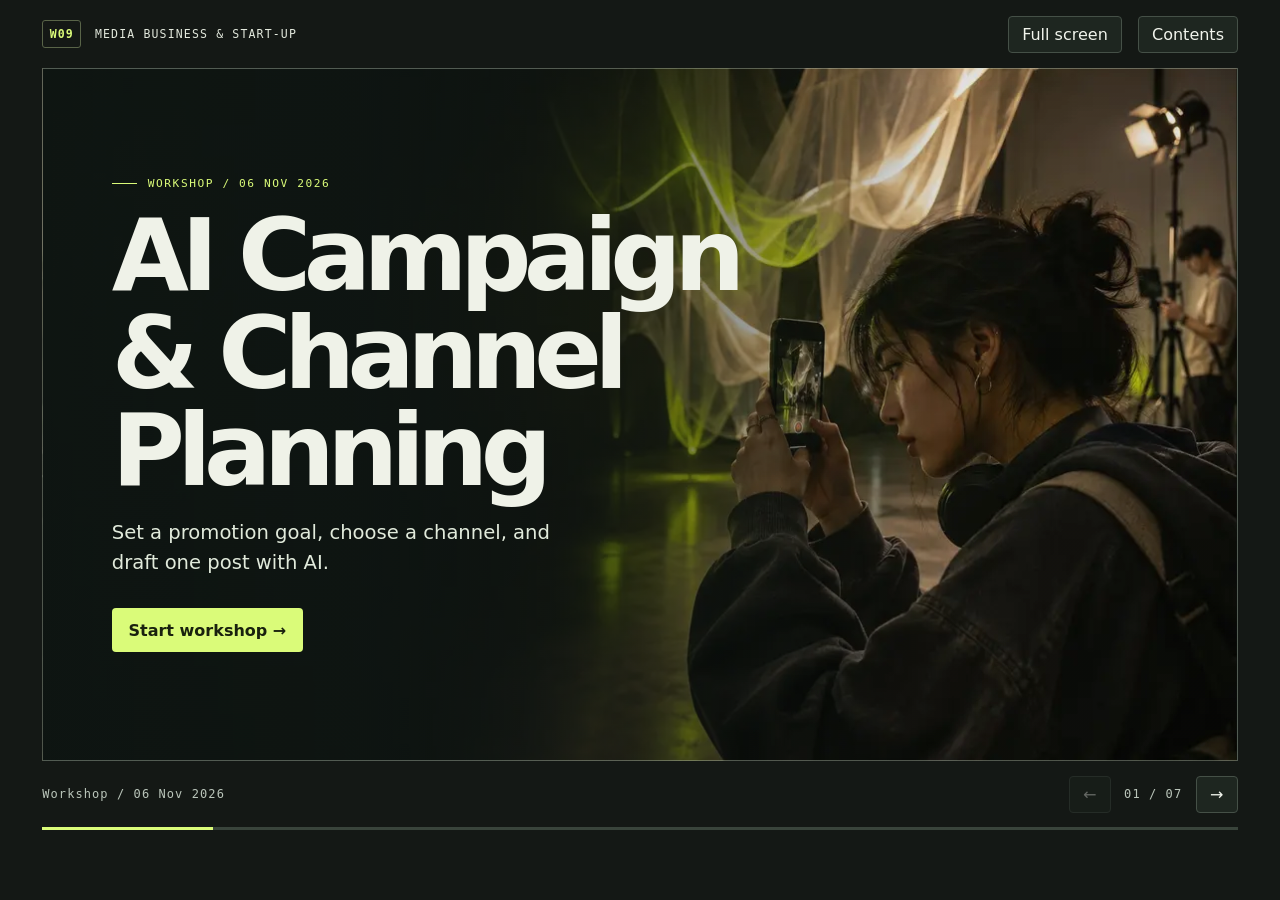
==== index.html @ bca317dc "Publish student workshop slides" ====
<!doctype html>
<html lang="en">
<head>
<meta charset="utf-8">
<meta name="viewport" content="width=device-width,initial-scale=1">
<meta name="description" content="Week 9 workshop slides for Media Business & Start-up">
<title>AI Campaign & Channel Planning · Week 09</title>
<link rel="stylesheet" href="visuals.css">
</head>
<body>
<header class="shell topbar"><div class="brand"><b>W09</b><span>Media Business &amp; Start-up</span></div><div class="actions"><button type="button" id="fullscreen" hidden>Full screen</button><button type="button" id="toc">Contents</button></div></header>
<p id="fullscreen-status" class="shell" role="status" hidden></p>
<main class="shell" id="deck"></main>
<footer class="shell bottombar"><div class="chapter" id="chapter"></div><div class="nav"><button id="prev" type="button" aria-label="Previous slide">←</button><output class="counter" id="counter"></output><button id="next" type="button" aria-label="Next slide">→</button></div></footer>
<div class="shell" aria-hidden="true"><div class="progress"><span id="bar"></span></div></div>
<dialog id="menu" aria-labelledby="menu-title"><header><strong id="menu-title">Slide contents</strong><button type="button" id="close-menu" aria-label="Close contents">×</button></header><ol id="items"></ol></dialog>
<script src="deck.js"></script>
</body>
</html>
---- visuals.css ----
:root{color-scheme:dark;--bg:#141815;--ink:#eff2e8;--dim:#b7c3b7;--line:#455047;--accent:#dafb79;--paper:#e9ece0;--frame:1480px}
*{box-sizing:border-box}
body{margin:0;background:var(--bg);color:var(--ink);font-family:system-ui,"Segoe UI",sans-serif}
button,a{font:inherit}
a{color:inherit}
button{cursor:pointer}
button:focus-visible,a:focus-visible,h1:focus-visible{outline:2px solid #87c1ff;outline-offset:4px}
.shell{max-width:var(--frame);margin:auto;padding-inline:clamp(14px,3.3vw,50px)}
.topbar,.bottombar{display:flex;align-items:center;justify-content:space-between;gap:1rem}
.topbar{min-height:68px}.bottombar{min-height:66px}
.brand,.eyebrow,.chapter,.counter,.sample-label,.visual figcaption{font-family:ui-monospace,monospace}
.brand{display:flex;align-items:center;gap:.85rem;letter-spacing:.1em;text-transform:uppercase;font-size:.72rem}
.brand b{border:1px solid #596448;border-radius:3px;padding:.35rem .4rem;color:var(--accent)}
.brand span{color:#e3e9dd}
button{border:1px solid var(--line);background:#1e2620;color:#f1f4ec;padding:.5rem .8rem;border-radius:4px}
button:hover:enabled{border-color:var(--accent)}
button:disabled{opacity:.36;cursor:default}
.nav{display:flex;gap:.6rem;align-items:center}
.nav button{min-width:42px}
.counter,.chapter{font-size:.75rem;letter-spacing:.09em;color:#bac5ba}
.counter{min-width:5.5em;text-align:center}
.progress{height:3px;background:#39443b;overflow:hidden}
.progress span{display:block;height:100%;background:var(--accent);transition:width .24s}

article{
  --pad:clamp(26px,5.35vw,78px);
  min-height:clamp(555px,74vh,810px);
  display:flex;flex-direction:column;justify-content:center;
  position:relative;isolation:isolate;overflow:hidden;
  border:1px solid var(--line);background:#202722;padding:var(--pad)
}
article.with-visual{display:grid;grid-template-columns:minmax(0,1.08fr) minmax(0,.92fr);gap:clamp(24px,5vw,78px);align-items:center}
.copy{min-width:0}
.eyebrow{color:var(--accent);margin:0 0 1.05rem;letter-spacing:.14em;font-size:clamp(.7rem,.85vw,.86rem);text-transform:uppercase}
.eyebrow::before{content:"";display:inline-block;width:1.6rem;border-top:1px solid currentColor;vertical-align:middle;margin-right:.65rem}
h1{font-size:clamp(2.45rem,5.25vw,5.3rem);line-height:.98;letter-spacing:-.063em;margin:0 0 1.1rem;max-width:17ch;overflow-wrap:break-word;text-wrap:balance}
.with-visual h1{font-size:clamp(2.35rem,4.7vw,4.7rem)}
.lead{font-size:clamp(1rem,1.53vw,1.35rem);line-height:1.55;color:var(--dim);max-width:49ch;margin:0 0 1.45rem}
.rows{border-top:1px solid var(--line)}
.row{display:grid;grid-template-columns:minmax(110px,.92fr) 2.2fr;gap:.75rem;padding:clamp(.66rem,1.15vw,1.02rem) 0;border-bottom:1px solid var(--line);line-height:1.47}
.row strong{color:var(--accent);font-size:clamp(.86rem,1.2vw,1.08rem)}
.row span{font-size:clamp(.91rem,1.18vw,1.08rem)}
.note{font-size:.85rem;line-height:1.5;color:var(--dim);margin:1rem 0 0}
.quote{font-size:clamp(.94rem,1.44vw,1.22rem);line-height:1.5;padding:1rem 1.15rem;margin:0 0 1rem;border-left:3px solid var(--accent);background:#a5b29c18}
.decklink{display:inline-block;margin-top:1.25rem;text-underline-offset:.25em}
.paper{background:var(--paper);color:#18241a;--line:#aab9a9;--dim:#44564a;--accent:#365525}
.moss{background:#2c382b}
.lime{background:#d9f394;color:#182515;--dim:#3c4d35;--line:#859b64;--accent:#315123}
.lime .copy,.moss.outputs .copy{width:100%}
.outputs .rows,.submission .rows{display:grid;grid-template-columns:repeat(3,minmax(0,1fr));column-gap:clamp(1rem,3.5vw,3.6rem);counter-reset:deliverable}
.outputs .row,.submission .row{display:block;padding-top:1.35rem;counter-increment:deliverable;border-bottom:0}
.outputs .row::before,.submission .row::before{content:"0" counter(deliverable);display:block;color:var(--accent);font:500 clamp(1.4rem,3vw,2.9rem) ui-monospace,monospace;letter-spacing:-.05em;margin-bottom:.65rem}
.outputs .row strong,.submission .row strong{display:block;margin-bottom:.45rem;font-size:clamp(1.05rem,1.6vw,1.38rem)}
.submission .note{margin-top:1.8rem}

.photo-slide{
  --line:#d7e6d256;
  --dim:#e1eadb;
  background-color:#1e2821;
  background-image:linear-gradient(90deg,#0e1512fa 0%,#0e1512ea 27%,#0e151296 50%,#0e15121a 76%),var(--photo);
  background-size:cover;
  background-position:center 48%
}
.cover{--photo:url("media/workshop-cover.webp");min-height:clamp(560px,77vh,850px);background-position:center 53%}
.cover h1{font-size:clamp(3.2rem,7.8vw,8rem);max-width:11ch;letter-spacing:-.076em}
.cover .lead{max-width:38ch;margin-bottom:1.85rem}
.cover button{border:0;background:var(--accent);color:#19210e;font-weight:700;padding:.78rem 1.05rem}
.cover button:hover{background:#e5ff9e}
.presentations{--photo:url("media/team-presentations.webp");background-position:center 53%}
.presentations .copy{width:min(56%,620px)}
.presentations h1{max-width:12ch}

.visual{margin:0;min-width:0;width:100%;align-self:center}
.visual figcaption{font-size:clamp(.72rem,.9vw,.86rem);color:var(--dim);line-height:1.5;margin-top:.76rem}
.sample{background:#f1f3e8;color:#152015;border-radius:5px;overflow:hidden;transform:rotate(-1.4deg);box-shadow:0 16px 36px #1118}
.sample-label{display:flex;justify-content:space-between;align-items:center;gap:.7rem;padding:.75rem .9rem;font-size:.73rem}
.sample-label span{color:#365525;letter-spacing:.09em}
.sample img{display:block;width:100%;aspect-ratio:1.85;object-fit:cover;object-position:center 43%}
.sample-copy{padding:.75rem .9rem;font-size:clamp(.9rem,1.15vw,1.08rem);line-height:1.4;font-weight:650}
.sample-copy span{display:block;margin-top:.25rem;color:#3d552c;font:600 .69rem ui-monospace,monospace;letter-spacing:.08em}
.sample+.variant{margin-top:1.15rem}
.variant{border-top:1px solid var(--line);padding:.48rem 0;margin-top:.35rem}
.variant strong,.step strong,.branch strong{display:block;margin-bottom:.2rem}
.variant span,.step span,.branch span{font-size:clamp(.85rem,1.1vw,1.02rem);color:var(--dim);line-height:1.4;display:block}
.flow,.funnel{padding:0;margin:0;list-style:none;counter-reset:step;display:grid;gap:.7rem}
.step,.branch{position:relative;padding:.76rem .8rem;border-top:1px solid var(--line)}
.step{counter-increment:step;padding-left:3.45rem}
.step::before{content:"0" counter(step);position:absolute;left:.15rem;top:.76rem;color:var(--accent);font:550 1.35rem ui-monospace,monospace}
.step+.step::after{position:absolute;top:-.76rem;left:.59rem;content:"↓";color:var(--accent);font-size:.8rem}
.branch{margin-left:3.45rem;border-top:0;border-left:2px solid var(--accent);padding-block:.36rem;background:#8ca67c19}
.creative{background:#263429}
.creative::after{position:absolute;z-index:-1;inset:0 0 0 52%;content:"";background:radial-gradient(ellipse at center,#b3dc5c52,transparent 72%),repeating-linear-gradient(115deg,transparent 0 29px,#b7d19615 30px,transparent 31px 58px);mask-image:linear-gradient(90deg,transparent,#000 30%)}
.video-demo{max-width:min(100%,290px);justify-self:center}
.video-demo video{width:100%;max-height:56vh;display:block;aspect-ratio:9/16;object-fit:contain;background:#101111;border:2px solid #a3b489;border-radius:12px;box-shadow:0 22px 45px #1118}
.video-demo figcaption{text-align:center}
dialog{border:1px solid var(--line);background:#18201a;color:var(--ink);width:min(92vw,550px);padding:1.35rem;border-radius:6px}
dialog::backdrop{background:#000a}
dialog header{display:flex;justify-content:space-between;align-items:center}
dialog ol{padding-left:1.55rem}
dialog li{margin:.35rem 0}
dialog li button{width:100%;text-align:left}
dialog [aria-current=true]{color:var(--accent);border-color:var(--accent)}
@media(max-width:800px){
  article,article.with-visual{min-height:65vh;grid-template-columns:1fr}
  .photo-slide{background-image:linear-gradient(90deg,#0e1512f5,#0e15129c),var(--photo);background-position:64% center}
  .presentations .copy{width:100%;max-width:550px}
  .creative::after{inset:48% 0 0;mask-image:linear-gradient(transparent,#000 30%)}
  .video-demo video{max-height:62vh}
}
@media(max-width:550px){
  .chapter{display:none}
  .bottombar{justify-content:flex-end}
  .brand{font-size:.65rem;letter-spacing:.06em}
  .row{grid-template-columns:1fr;gap:.2rem}
  .outputs .rows,.submission .rows{grid-template-columns:1fr}
  .outputs .row,.submission .row{padding:.75rem 0 .75rem 2rem;position:relative;border-bottom:1px solid var(--line)}
  .outputs .row::before,.submission .row::before{position:absolute;left:0;top:.8rem;font-size:1rem}
}
@media(prefers-reduced-motion:reduce){.progress span{transition:none}}
@media print{body{background:white}.topbar,.bottombar,.progress,dialog{display:none}.shell{padding:0}article{min-height:0;border:0;print-color-adjust:exact}}

.actions{display:flex;align-items:center;gap:clamp(.45rem,1.3vw,1.1rem)}
.actions a{color:#d5dfd3;font-size:.83rem;text-underline-offset:.25em}
.actions a:hover{color:var(--accent)}
article.outputs.with-visual{display:flex;gap:0}
.outputs .lead{max-width:none}
.output-grid{display:grid;grid-template-columns:1fr 1.1fr;gap:clamp(1rem,3vw,2.75rem)}
.assumption-example,.draft-example{min-width:0;padding:clamp(.85rem,1.6vw,1.4rem);background:#edf0e3;color:#17251a;border-radius:4px;box-shadow:0 12px 20px #15201655}
.assumption-example{background:#f3efdc}
.output-kicker{display:flex;align-items:center;gap:.5rem;margin:0 0 .75rem;color:#3a5134;font:700 clamp(.71rem,1.1vw,.9rem) ui-monospace,monospace;text-transform:uppercase;letter-spacing:.05em}
.output-kicker b{background:#d9f394;padding:.22rem .3rem;border-radius:2px}
.example-claim{font-size:clamp(1.15rem,2.1vw,1.9rem);font-weight:720;line-height:1.16;letter-spacing:-.035em;margin:0 0 .8rem}
.example-details{margin:0}
.example-details div{display:grid;grid-template-columns:minmax(4rem,.48fr) 2fr;gap:.5rem;border-top:1px solid #a8ae9a;padding:.4rem 0;font-size:clamp(.77rem,1vw,.93rem);line-height:1.32}
.example-details dt,.test-strip b,.edit-example b{font-weight:720}
.example-details dd{margin:0}
.post-preview{position:relative;isolation:isolate;min-height:clamp(120px,13vw,184px);display:flex;align-items:flex-end;overflow:hidden;color:white;background:#19251c;border-radius:3px}
.post-preview img{position:absolute;inset:0;width:100%;height:100%;object-fit:cover;object-position:center 41%;z-index:-2}
.post-preview::before{content:"";position:absolute;inset:0;z-index:-1;background:linear-gradient(90deg,#101811ef,#101811a0 55%,#10181110)}
.post-preview div{display:grid;gap:.18rem;width:min(90%,290px);padding:.72rem}
.post-preview small{color:#dbfa92;font:700 .67rem ui-monospace,monospace;letter-spacing:.09em}
.post-preview strong{font-size:clamp(1rem,1.6vw,1.45rem);line-height:1.11}
.post-preview span,.test-strip,.edit-example{font-size:clamp(.73rem,.98vw,.9rem);line-height:1.4}
.test-strip{display:flex;flex-wrap:wrap;justify-content:space-between;gap:.3rem .8rem;padding:.5rem 0;border-bottom:1px solid #a8ae9a}
.edit-example{margin:.45rem 0 0}
@media(max-width:650px){.output-grid{grid-template-columns:1fr}}
@media(max-width:420px){.actions a{font-size:.72rem}.actions button{padding:.42rem .55rem}}

h1[tabindex="-1"]:focus{outline:none}
.game-example img{display:block;width:100%;aspect-ratio:2.15;object-fit:cover;object-position:center 48%;border-radius:5px 5px 0 0}
.game-example-copy{padding:.85rem 1rem;background:#d7e6b8;border-radius:0 0 5px 5px;color:#263823}
.game-example-copy p{margin:.3rem 0;font-size:clamp(.86rem,1.15vw,1rem);line-height:1.45}
.game-example-copy p.output-kicker{font-size:.72rem;margin-bottom:.45rem}
.game-example-copy strong{display:block}
.merged-creative .video-demo{max-width:100%;width:100%}
.merged-creative .video-demo video{aspect-ratio:16/9;max-height:54vh}
.feedback-callout{margin-top:.8rem;padding:.75rem .85rem;background:#d7e6b8;color:#263823;border-radius:4px}
.feedback-callout strong,.feedback-callout span{display:block;line-height:1.4}
.feedback-callout span{font-size:.9rem}
#fullscreen-status{color:#e7e7d7;margin-block:0 .7rem}
:fullscreen .shell{max-width:none;padding-inline:clamp(12px,1.75vw,38px)}
:fullscreen article{min-height:calc(100dvh - 137px)}

.instructor .topbar{min-height:58px}
.instructor .student-launch{padding:.55rem .75rem;border:1px solid #768b56;border-radius:4px;color:var(--accent);text-decoration:none}
.instructor .bottombar{min-height:48px}
.instructor article{zoom:.78;min-height:clamp(500px,68vh,690px)}
.speaker{padding-top:1.25rem;padding-bottom:3rem}
.speaker h2{font-size:1.18rem;margin:0 0 .55rem;color:var(--accent)}
.speaker-pair{border-bottom:1px solid var(--line);padding:.68rem 0}
.speaker-pair p{margin:0;line-height:1.5;max-width:86ch}
.speaker-pair p[lang="en"]{font-size:clamp(1rem,1.5vw,1.22rem);font-weight:600}
.speaker-pair p[lang="ko"]{color:var(--dim);margin-top:.23rem;font-size:clamp(.92rem,1.3vw,1.08rem)}
@media(max-width:650px){.instructor article{zoom:1}.instructor .student-launch{font-size:.76rem;padding:.4rem .5rem}}
.wrap-up .lead{font-size:clamp(1.28rem,2.3vw,2rem);max-width:36ch;margin-bottom:0}

.three-outputs{grid-template-columns:repeat(3,minmax(0,1fr))}
.three-outputs section>p:last-child{line-height:1.45;margin-bottom:.3rem}
@media(max-width:800px){.three-outputs{grid-template-columns:1fr}}
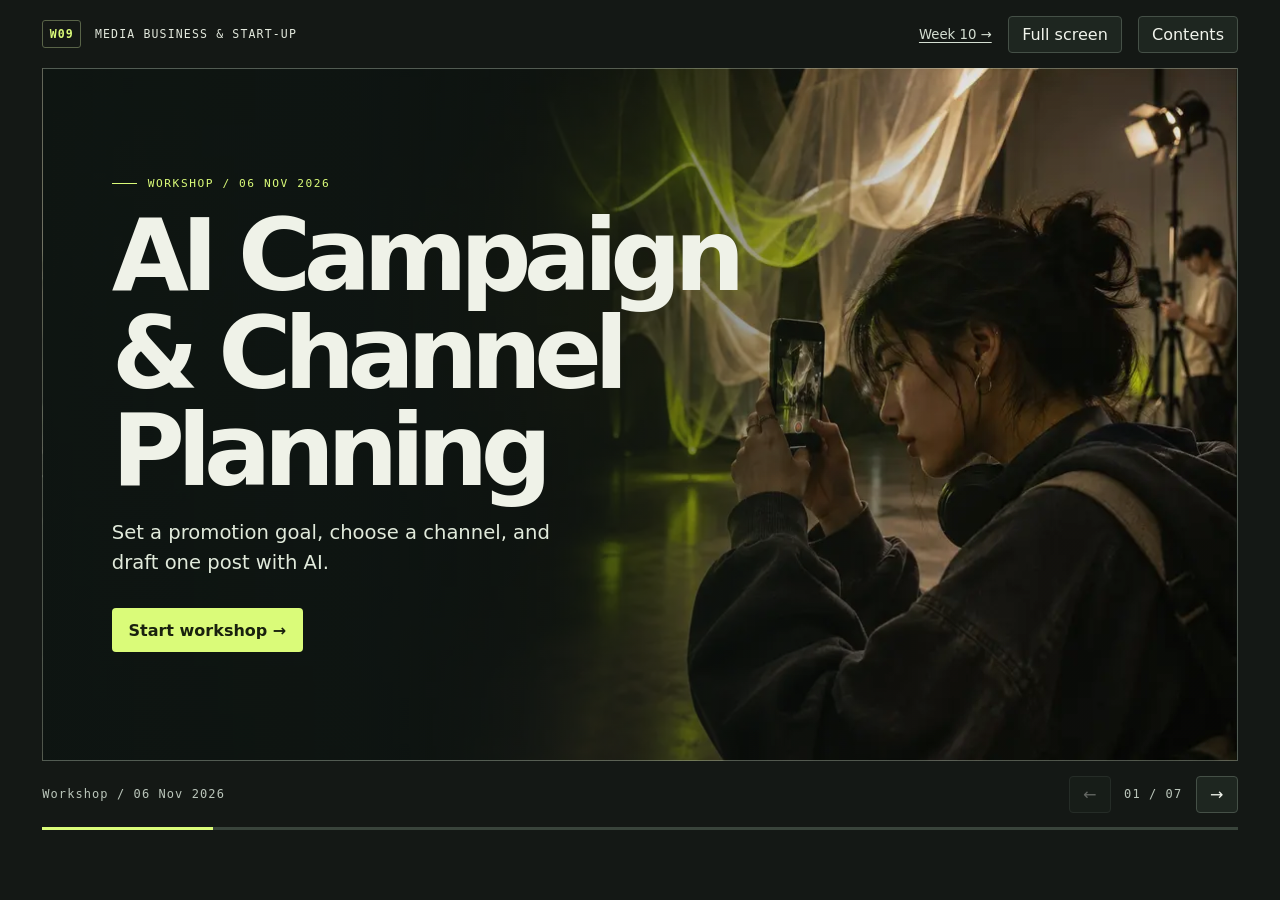
==== commit e1e1f9aa: "Add Week 10 publishing workshop slides" ====
--- a/index.html
+++ b/index.html
@@ -7,13 +7,14 @@
 <title>AI Campaign & Channel Planning · Week 09</title>
 <link rel="stylesheet" href="visuals.css">
 </head>
-<body>
-<header class="shell topbar"><div class="brand"><b>W09</b><span>Media Business &amp; Start-up</span></div><div class="actions"><button type="button" id="fullscreen" hidden>Full screen</button><button type="button" id="toc">Contents</button></div></header>
+<body class="week-navigation">
+<header class="shell topbar"><div class="brand"><b>W09</b><span>Media Business &amp; Start-up</span></div><div class="actions"><a class="week-link" href="week10/">Week 10 →</a><button type="button" id="fullscreen" hidden>Full screen</button><button type="button" id="toc">Contents</button></div></header>
 <p id="fullscreen-status" class="shell" role="status" hidden></p>
 <main class="shell" id="deck"></main>
 <footer class="shell bottombar"><div class="chapter" id="chapter"></div><div class="nav"><button id="prev" type="button" aria-label="Previous slide">←</button><output class="counter" id="counter"></output><button id="next" type="button" aria-label="Next slide">→</button></div></footer>
 <div class="shell" aria-hidden="true"><div class="progress"><span id="bar"></span></div></div>
 <dialog id="menu" aria-labelledby="menu-title"><header><strong id="menu-title">Slide contents</strong><button type="button" id="close-menu" aria-label="Close contents">×</button></header><ol id="items"></ol></dialog>
 <script src="deck.js"></script>
+<script src="navigation.js"></script>
 </body>
 </html>
--- a/visuals.css
+++ b/visuals.css
@@ -177,3 +177,8 @@
 .three-outputs{grid-template-columns:repeat(3,minmax(0,1fr))}
 .three-outputs section>p:last-child{line-height:1.45;margin-bottom:.3rem}
 @media(max-width:800px){.three-outputs{grid-template-columns:1fr}}
+
+.week-link{white-space:nowrap}
+@media(max-width:600px){
+  .week-navigation .topbar{flex-wrap:wrap;justify-content:flex-start;column-gap:.85rem;row-gap:.55rem;padding-block:.6rem}
+}
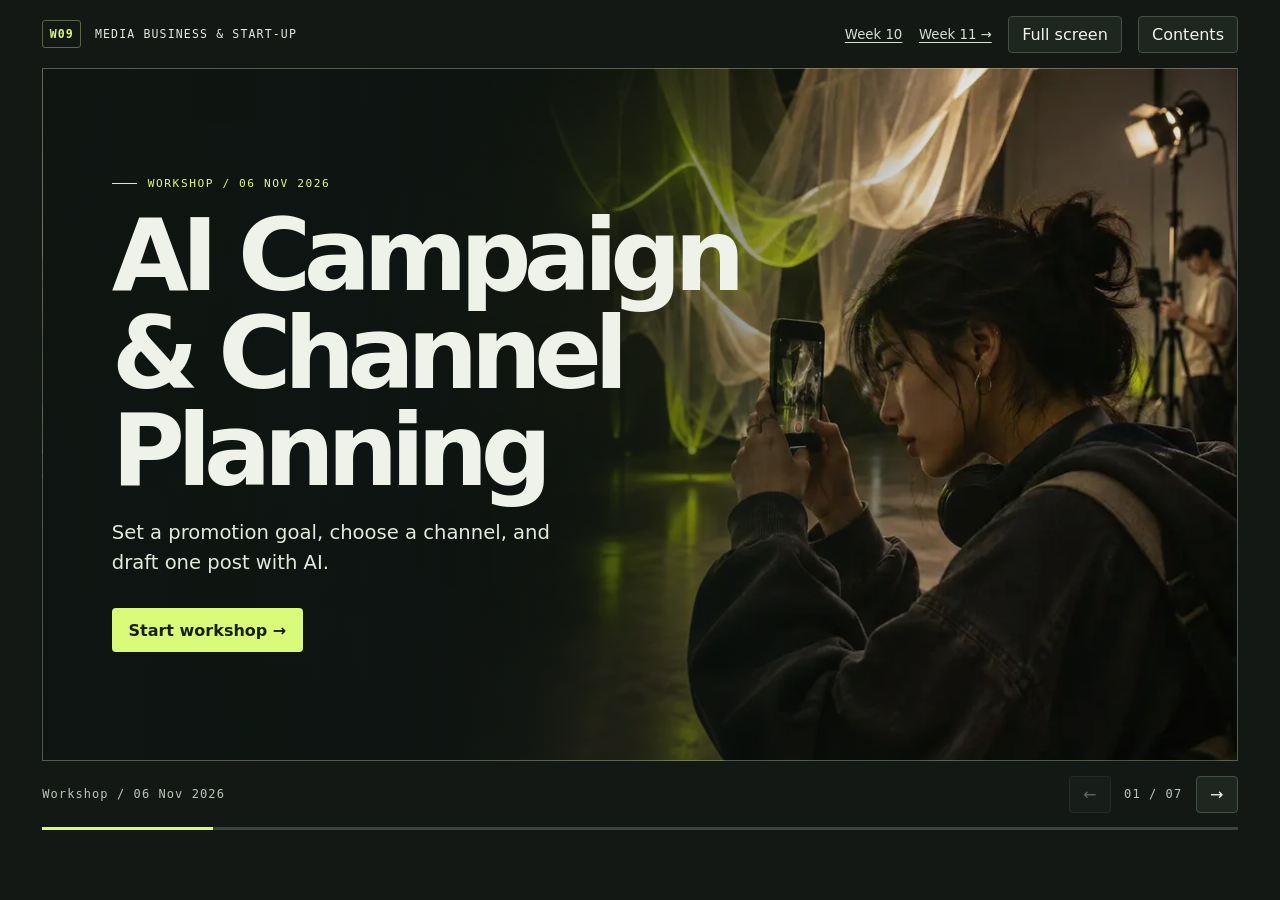
==== commit f93ec637: "Add Week 11 campaign analysis and branding slides" ====
--- a/index.html
+++ b/index.html
@@ -8,7 +8,7 @@
 <link rel="stylesheet" href="visuals.css">
 </head>
 <body class="week-navigation">
-<header class="shell topbar"><div class="brand"><b>W09</b><span>Media Business &amp; Start-up</span></div><div class="actions"><a class="week-link" href="week10/">Week 10 →</a><button type="button" id="fullscreen" hidden>Full screen</button><button type="button" id="toc">Contents</button></div></header>
+<header class="shell topbar"><div class="brand"><b>W09</b><span>Media Business &amp; Start-up</span></div><div class="actions"><a class="week-link" href="week10/">Week 10</a><a class="week-link" href="week11/">Week 11 →</a><button type="button" id="fullscreen" hidden>Full screen</button><button type="button" id="toc">Contents</button></div></header>
 <p id="fullscreen-status" class="shell" role="status" hidden></p>
 <main class="shell" id="deck"></main>
 <footer class="shell bottombar"><div class="chapter" id="chapter"></div><div class="nav"><button id="prev" type="button" aria-label="Previous slide">←</button><output class="counter" id="counter"></output><button id="next" type="button" aria-label="Next slide">→</button></div></footer>
@@ -17,4 +17,4 @@
 <script src="deck.js"></script>
 <script src="navigation.js"></script>
 </body>
-</html>
+</html>
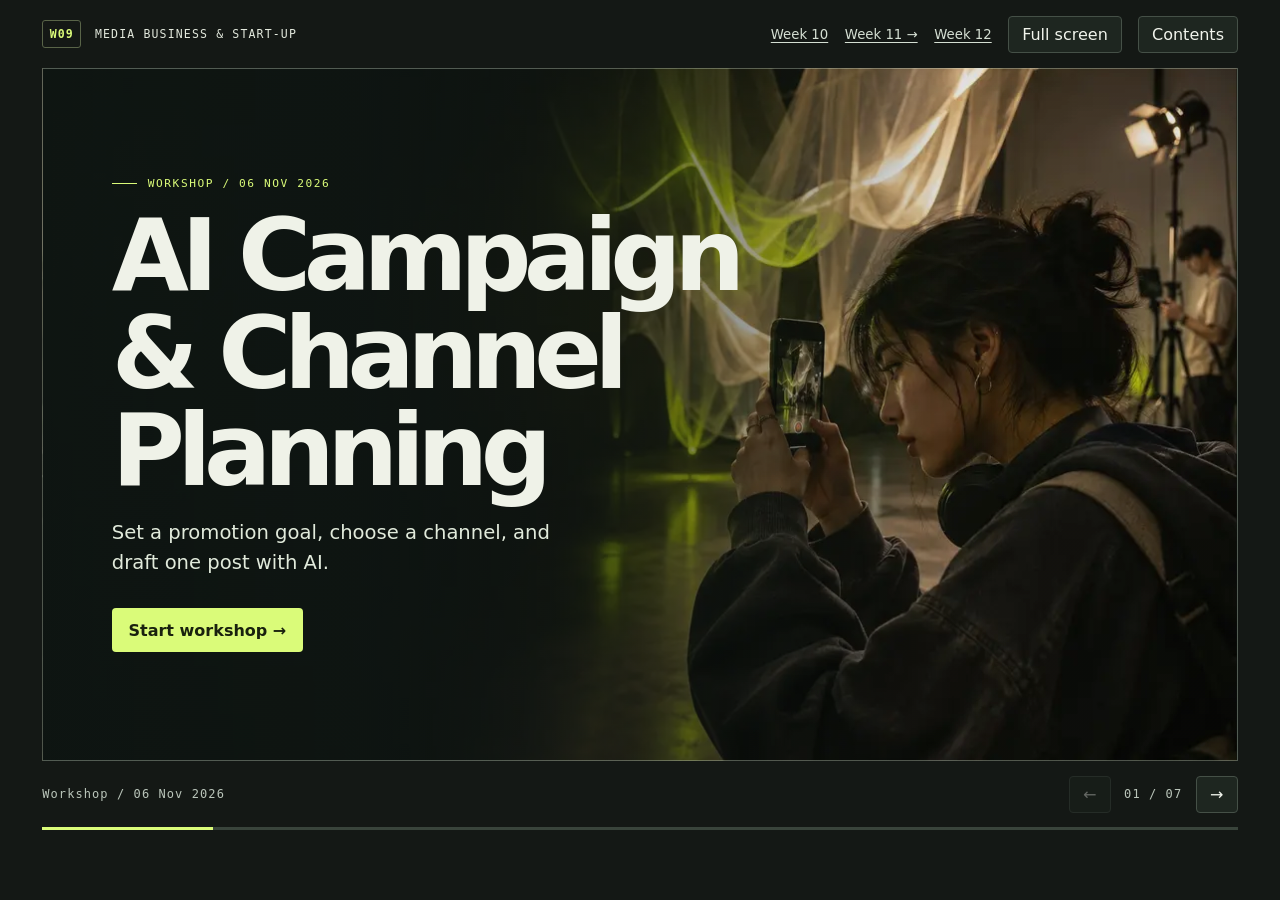
==== commit 5a2d1647: "Add Week 12 field research lesson with documented real cases" ====
--- a/index.html
+++ b/index.html
@@ -8,7 +8,7 @@
 <link rel="stylesheet" href="visuals.css">
 </head>
 <body class="week-navigation">
-<header class="shell topbar"><div class="brand"><b>W09</b><span>Media Business &amp; Start-up</span></div><div class="actions"><a class="week-link" href="week10/">Week 10</a><a class="week-link" href="week11/">Week 11 →</a><button type="button" id="fullscreen" hidden>Full screen</button><button type="button" id="toc">Contents</button></div></header>
+<header class="shell topbar"><div class="brand"><b>W09</b><span>Media Business &amp; Start-up</span></div><div class="actions"><a class="week-link" href="week10/">Week 10</a><a class="week-link" href="week11/">Week 11 →</a><a class="week-link" href="week12/">Week 12</a><button type="button" id="fullscreen" hidden>Full screen</button><button type="button" id="toc">Contents</button></div></header>
 <p id="fullscreen-status" class="shell" role="status" hidden></p>
 <main class="shell" id="deck"></main>
 <footer class="shell bottombar"><div class="chapter" id="chapter"></div><div class="nav"><button id="prev" type="button" aria-label="Previous slide">←</button><output class="counter" id="counter"></output><button id="next" type="button" aria-label="Next slide">→</button></div></footer>
